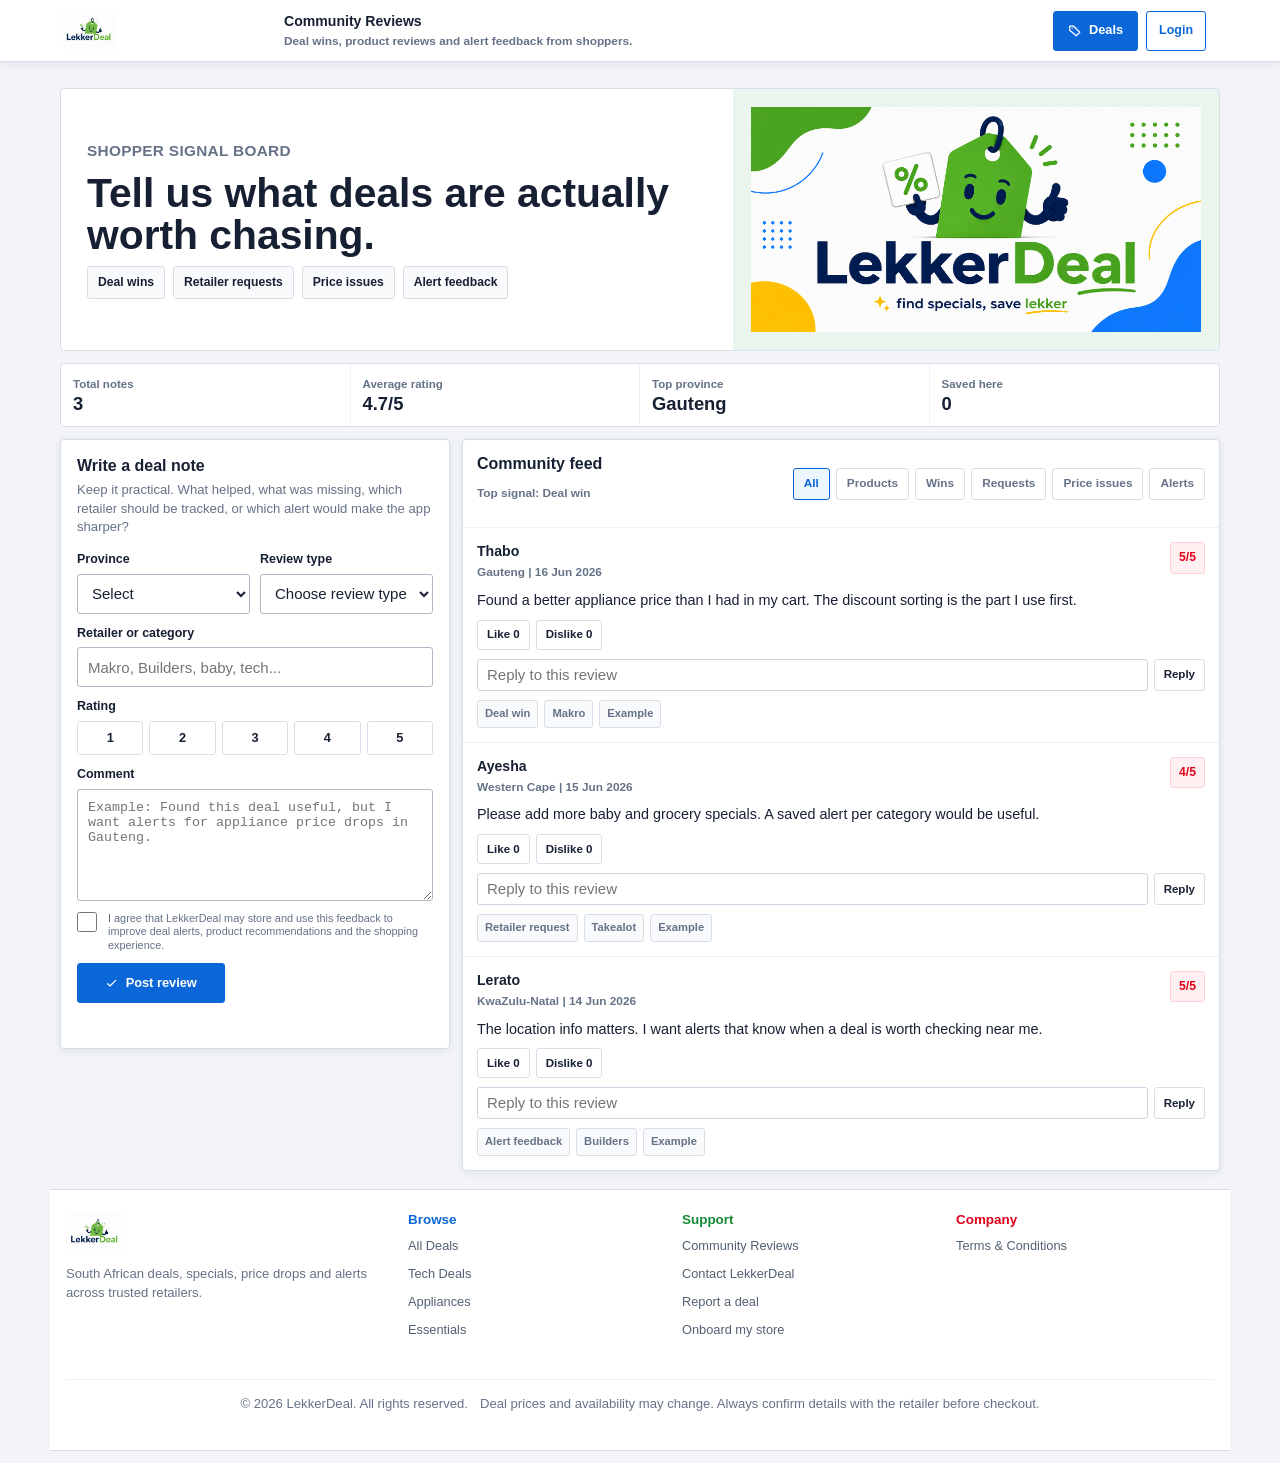
==== reviews.html @ 86ea8ac7 "Add files via upload" ====
﻿<!doctype html>
<html lang="en">
  <head>
    <meta charset="UTF-8" />
    <meta name="viewport" content="width=device-width, initial-scale=1.0" />
    <meta
      name="description"
      content="Share feedback, deal wins, retailer requests and alert ideas with LekkerDeal's South African shopping community."
    />
    <meta name="robots" content="index, follow, max-image-preview:large" />
    <meta name="author" content="LekkerDeal" />
    <meta property="og:type" content="website" />
    <meta property="og:site_name" content="LekkerDeal" />
    <meta property="og:title" content="LekkerDeal Community Reviews" />
    <meta
      property="og:description"
      content="Tell LekkerDeal which specials, retailers and alerts South African shoppers want next."
    />
    <meta property="og:url" content="https://lekkerdeal.co.za/reviews.html" />
    <meta
      property="og:image"
      content="https://lekkerdeal.co.za/assets/banner.png"
    />
    <meta name="twitter:card" content="summary_large_image" />
    <title>LekkerDeal Community Reviews</title>
    <link rel="canonical" href="https://lekkerdeal.co.za/reviews.html" />
    <link rel="icon" href="assets/favicon-32.png" type="image/png" sizes="32x32" />
    <link rel="apple-touch-icon" href="assets/apple-touch-icon.png" />
    <link rel="manifest" href="manifest.webmanifest" />
    <link rel="stylesheet" href="src/css/styles.css" />
  </head>
  <body class="reviews-page">
    <div class="review-app">
      <template data-html-partial="src/html/reviews-header.html"></template>

      <main class="review-shell">
        <section class="review-hero" aria-labelledby="reviewTitle">
          <div class="review-hero-copy">
            <p class="review-kicker">Shopper signal board</p>
            <h1 id="reviewTitle">
              Tell us what deals are actually worth chasing.
            </h1>
            <div class="review-hero-signals" aria-label="Review themes">
              <span>Deal wins</span>
              <span>Retailer requests</span>
              <span>Price issues</span>
              <span>Alert feedback</span>
            </div>
          </div>
          <div class="review-hero-art">
            <img src="assets/banner.png" alt="LekkerDeal shopping banner" />
          </div>
        </section>

        <section class="review-stats" aria-label="Community review stats">
          <article class="review-stat">
            <span>Total notes</span>
            <strong id="reviewTotal">0</strong>
          </article>
          <article class="review-stat">
            <span>Average rating</span>
            <strong id="reviewAverage">0/5</strong>
          </article>
          <article class="review-stat">
            <span>Top province</span>
            <strong id="reviewProvinceStat">South Africa</strong>
          </article>
          <article class="review-stat">
            <span>Saved here</span>
            <strong id="reviewSaved">0</strong>
          </article>
        </section>

        <section class="review-grid" aria-label="Community reviews">
          <aside class="review-panel" aria-labelledby="reviewFormTitle">
            <h2 id="reviewFormTitle">Write a deal note</h2>
            <p class="review-panel-copy">
              Keep it practical. What helped, what was missing, which retailer
              should be tracked, or which alert would make the app sharper?
            </p>
            <div class="review-context" id="reviewContext" hidden></div>

            <form class="review-form" id="reviewForm" novalidate>
              <input id="reviewDealId" name="dealId" type="hidden" />
              <input id="reviewProductKey" name="productKey" type="hidden" />
              <input id="reviewDealTitle" name="dealTitle" type="hidden" />
<div class="review-two-col">
                <label class="review-field">
                  <span>Province</span>
                  <select name="province" required>
                    <option value="">Select</option>
                    <option value="Eastern Cape">Eastern Cape</option>
                    <option value="Free State">Free State</option>
                    <option value="Gauteng">Gauteng</option>
                    <option value="KwaZulu-Natal">KwaZulu-Natal</option>
                    <option value="Limpopo">Limpopo</option>
                    <option value="Mpumalanga">Mpumalanga</option>
                    <option value="Northern Cape">Northern Cape</option>
                    <option value="North West">North West</option>
                    <option value="Western Cape">Western Cape</option>
                  </select>
                </label>

                <label class="review-field">
                  <span>Review type</span>
                  <select id="reviewType" name="type" required></select>
                </label>
              </div>

              <label class="review-field">
                <span>Retailer or category</span>
                <input
                  name="retailer"
                  type="text"
                  maxlength="42"
                  placeholder="Makro, Builders, baby, tech..."
                />
              </label>

              <div class="review-field">
                <span>Rating</span>
                <div
                  class="rating-row"
                  role="radiogroup"
                  aria-label="Rating out of 5"
                >
                  <label
                    ><input
                      type="radio"
                      name="rating"
                      value="1"
                      required
                    /><span>1</span></label
                  >
                  <label
                    ><input type="radio" name="rating" value="2" /><span
                      >2</span
                    ></label
                  >
                  <label
                    ><input type="radio" name="rating" value="3" /><span
                      >3</span
                    ></label
                  >
                  <label
                    ><input type="radio" name="rating" value="4" /><span
                      >4</span
                    ></label
                  >
                  <label
                    ><input type="radio" name="rating" value="5" /><span
                      >5</span
                    ></label
                  >
                </div>
              </div>

              <label class="review-field">
                <span>Comment</span>
                <textarea
                  name="comment"
                  maxlength="280"
                  placeholder="Example: Found this deal useful, but I want alerts for appliance price drops in Gauteng."
                  required
                ></textarea>
              </label>

              <label class="review-consent">
                <input name="consent" type="checkbox" required />
                <span
                  >I agree that LekkerDeal may store and use this feedback to
                  improve deal alerts, product recommendations and the shopping
                  experience.</span
                >
              </label>

              <button class="review-submit-button" type="submit">
                <svg class="ui-icon" aria-hidden="true">
                  <use href="#icon-check"></use>
                </svg>
                Post review
              </button>
              <p class="review-status" id="reviewStatus" aria-live="polite"></p>
            </form>
          </aside>

          <section class="review-feed" aria-labelledby="reviewFeedTitle">
            <div class="review-feed-header">
              <div>
                <h2 id="reviewFeedTitle">Community feed</h2>
                <p class="review-meta">
                  Top signal: <span id="reviewTopType">Deal wins</span>
                </p>
              </div>
              <div
                class="review-tabs"
                id="reviewTabs"
                aria-label="Review filters"
              ></div>
            </div>
            <div class="review-list" id="reviewList"></div>
          </section>
        </section>
      </main>

      <template data-html-partial="src/html/site-footer.html"></template>
    </div>

    <script src="runtime-config.js"></script>
    <script type="module" src="src/js/reviewsPageApplication.js"></script>
  </body>
</html>
---- src/css/styles.css ----
@import url("modules/foundation.css");
@import url("modules/catalog-and-filters.css");
@import url("modules/footer-and-modals.css");
@import url("modules/responsive-layout.css");
@import url("modules/hero-and-navigation.css");
@import url("modules/hero-stats-and-effects.css");
@import url("modules/brand-assets-and-forms.css");
@import url("modules/interaction-and-responsive-fixes.css");
@import url("modules/reviews.css");
@import url("modules/authentication.css");
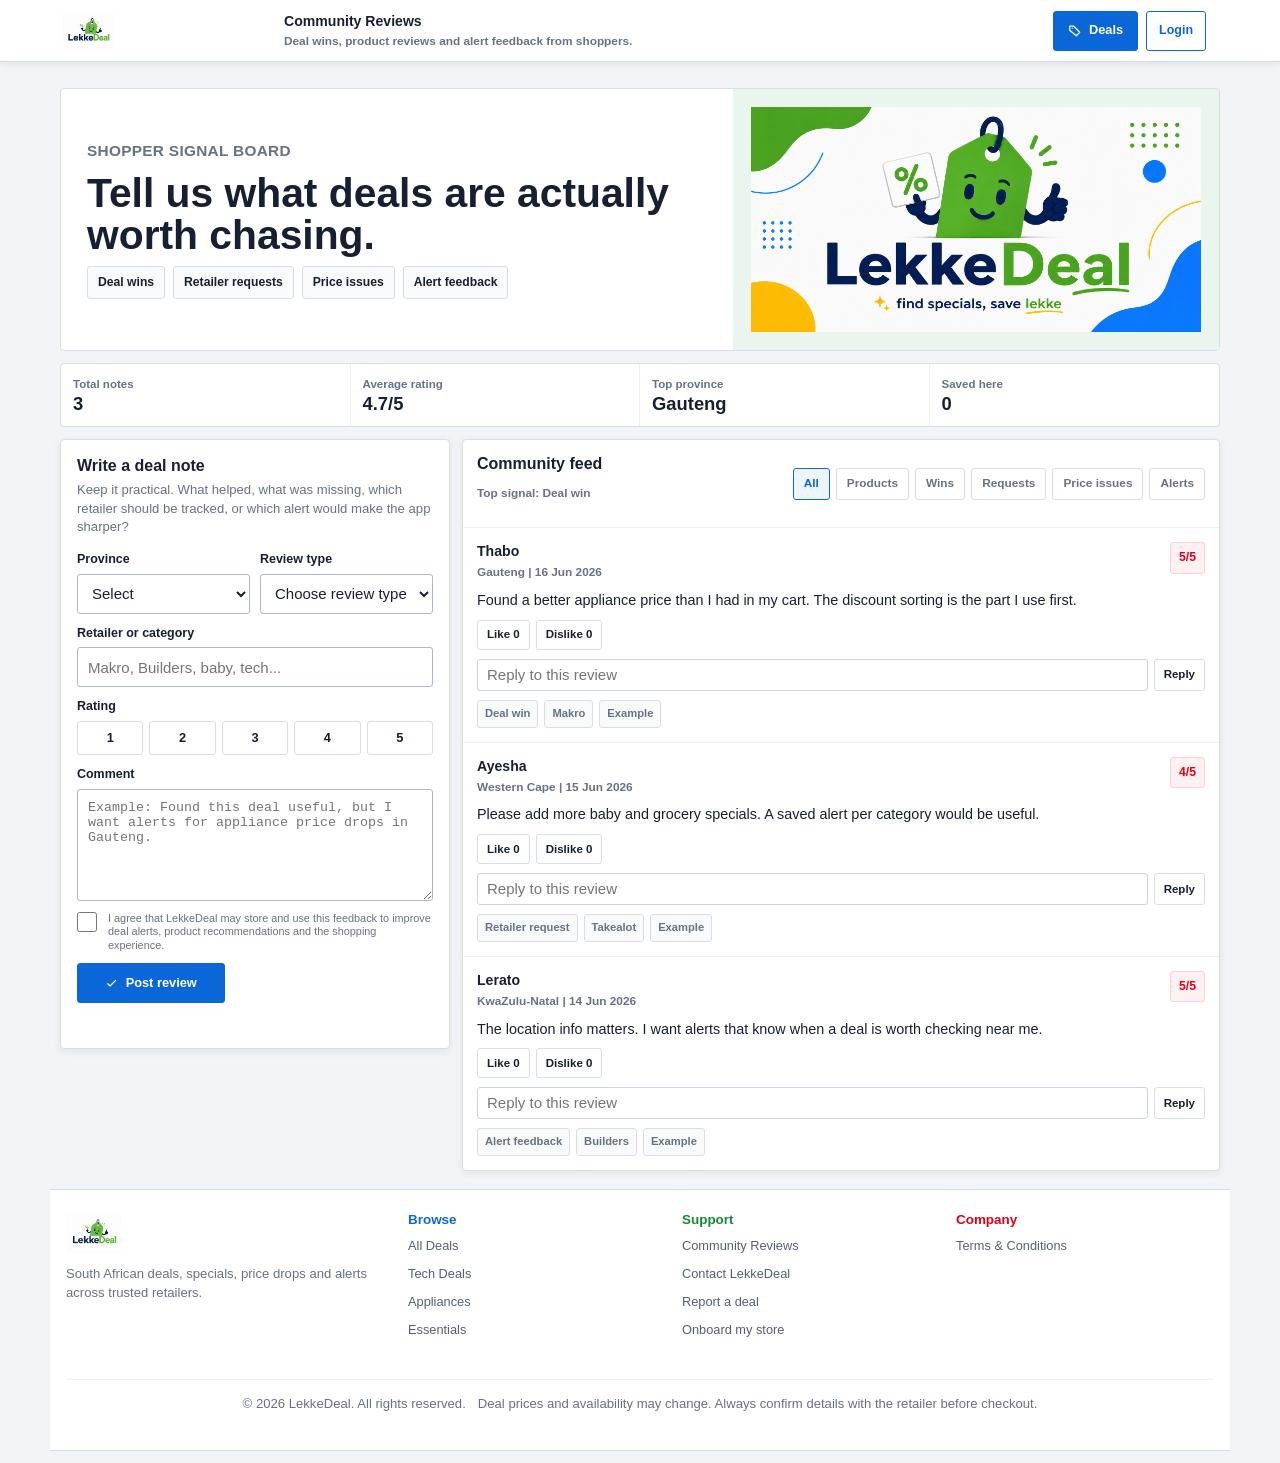
==== commit 179e88d5: "Add files via upload" ====
--- a/reviews.html
+++ b/reviews.html
@@ -5,25 +5,25 @@
     <meta name="viewport" content="width=device-width, initial-scale=1.0" />
     <meta
       name="description"
-      content="Share feedback, deal wins, retailer requests and alert ideas with LekkerDeal's South African shopping community."
+      content="Share feedback, deal wins, retailer requests and alert ideas with LekkeDeal's South African shopping community."
     />
     <meta name="robots" content="index, follow, max-image-preview:large" />
-    <meta name="author" content="LekkerDeal" />
+    <meta name="author" content="LekkeDeal" />
     <meta property="og:type" content="website" />
-    <meta property="og:site_name" content="LekkerDeal" />
-    <meta property="og:title" content="LekkerDeal Community Reviews" />
+    <meta property="og:site_name" content="LekkeDeal" />
+    <meta property="og:title" content="LekkeDeal Community Reviews" />
     <meta
       property="og:description"
-      content="Tell LekkerDeal which specials, retailers and alerts South African shoppers want next."
+      content="Tell LekkeDeal which specials, retailers and alerts South African shoppers want next."
     />
-    <meta property="og:url" content="https://lekkerdeal.co.za/reviews.html" />
+    <meta property="og:url" content="https://lekkedeal.co.za/reviews.html" />
     <meta
       property="og:image"
-      content="https://lekkerdeal.co.za/assets/banner.png"
+      content="https://lekkedeal.co.za/assets/banner.png"
     />
     <meta name="twitter:card" content="summary_large_image" />
-    <title>LekkerDeal Community Reviews</title>
-    <link rel="canonical" href="https://lekkerdeal.co.za/reviews.html" />
+    <title>LekkeDeal Community Reviews</title>
+    <link rel="canonical" href="https://lekkedeal.co.za/reviews.html" />
     <link rel="icon" href="assets/favicon-32.png" type="image/png" sizes="32x32" />
     <link rel="apple-touch-icon" href="assets/apple-touch-icon.png" />
     <link rel="manifest" href="manifest.webmanifest" />
@@ -48,7 +48,7 @@
             </div>
           </div>
           <div class="review-hero-art">
-            <img src="assets/banner.png" alt="LekkerDeal shopping banner" />
+            <img src="assets/banner.png" alt="LekkeDeal shopping banner" />
           </div>
         </section>
 
@@ -168,7 +168,7 @@
               <label class="review-consent">
                 <input name="consent" type="checkbox" required />
                 <span
-                  >I agree that LekkerDeal may store and use this feedback to
+                  >I agree that LekkeDeal may store and use this feedback to
                   improve deal alerts, product recommendations and the shopping
                   experience.</span
                 >
